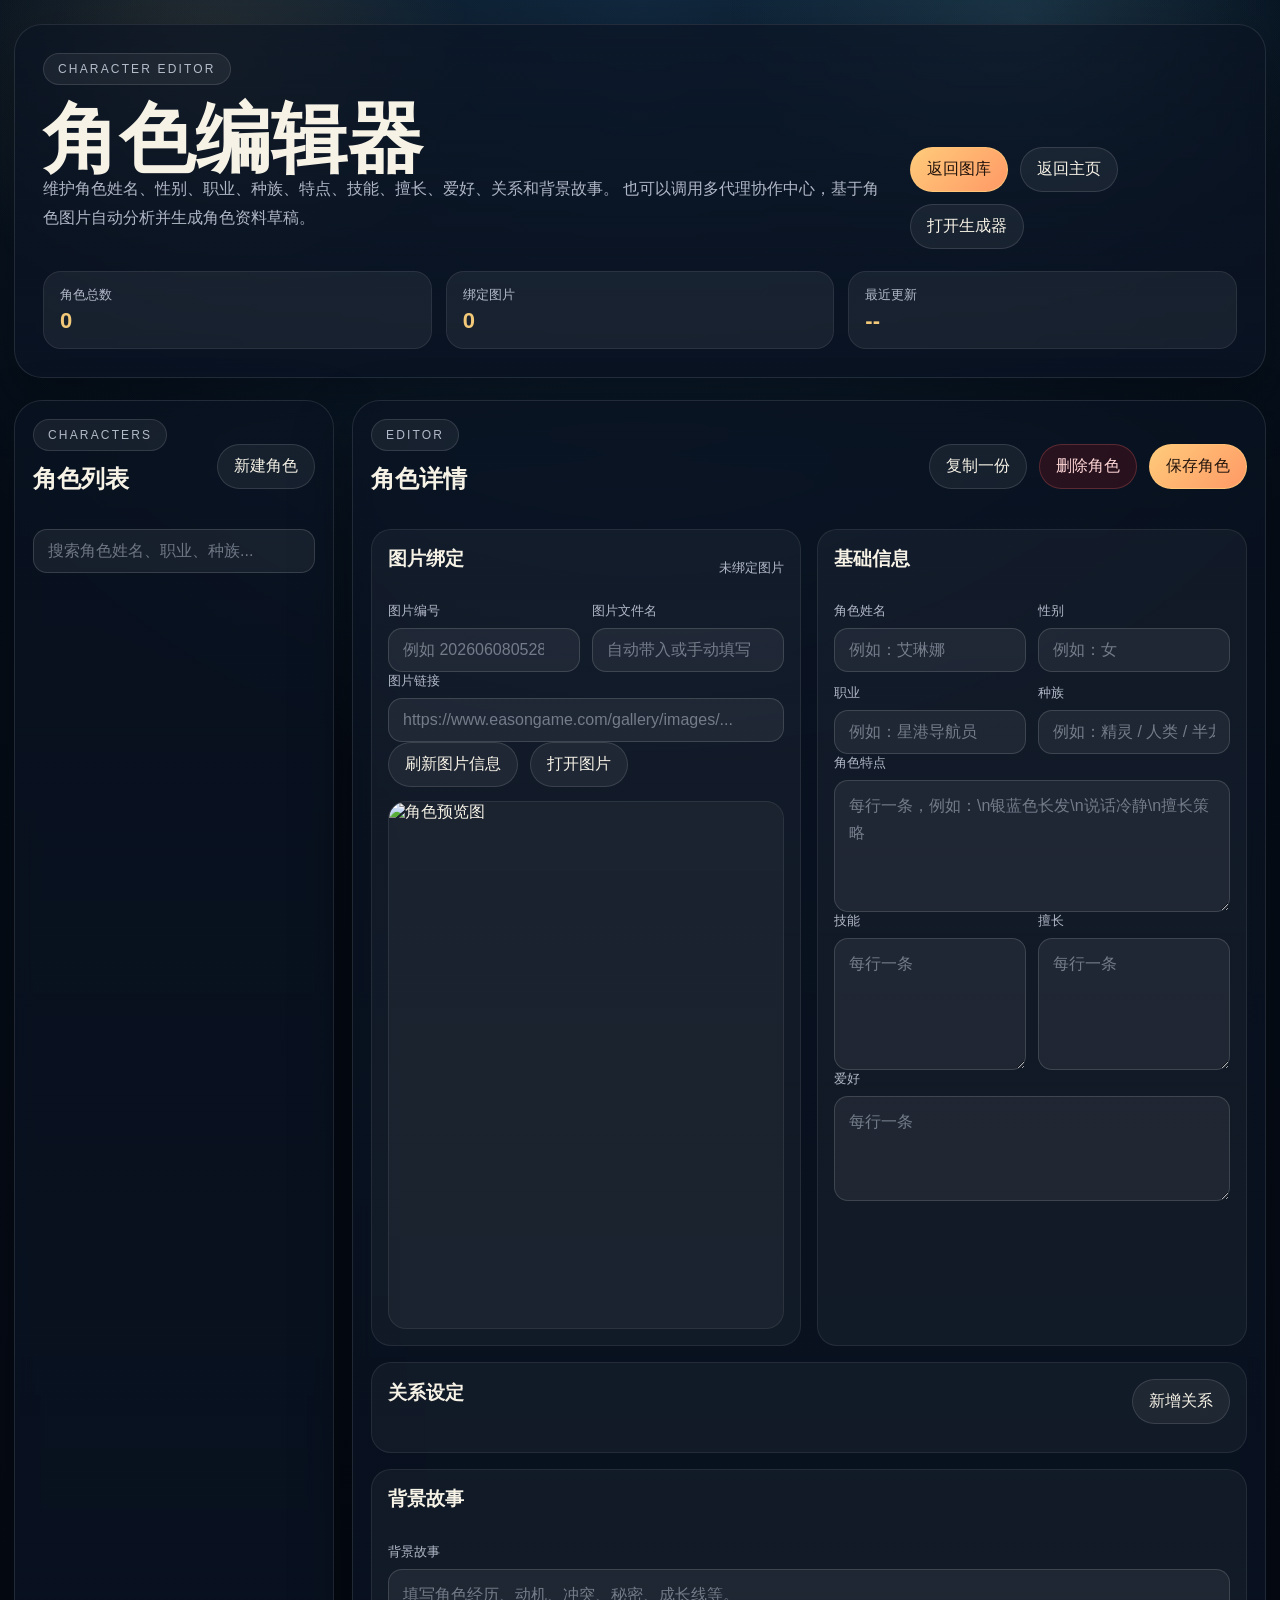
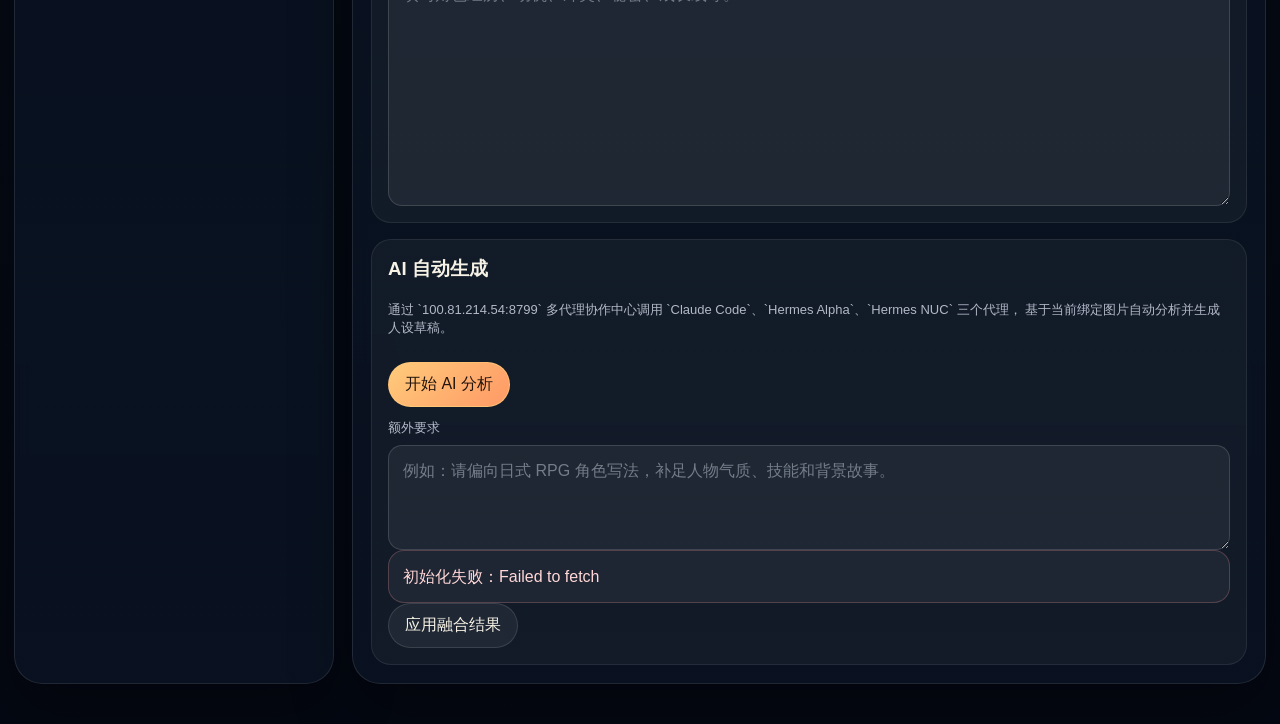
==== character-editor/index.html @ 3aeecac3 "Add character editor page" ====
<!doctype html>
<html lang="zh-CN">
<head>
  <meta charset="utf-8" />
  <meta name="viewport" content="width=device-width, initial-scale=1" />
  <meta
    name="description"
    content="Eason Game 角色编辑器，可手动维护角色资料，并通过多代理协作中心自动分析图片生成人设。"
  />
  <title>Eason Game | 角色编辑器</title>
  <link rel="stylesheet" href="/character-editor/styles.css" />
</head>
<body>
  <div class="pageGlow"></div>
  <main class="page">
    <header class="hero">
      <div class="eyebrow">Character Editor</div>
      <div class="heroRow">
        <div>
          <h1>角色编辑器</h1>
          <p class="lead">
            维护角色姓名、性别、职业、种族、特点、技能、擅长、爱好、关系和背景故事。
            也可以调用多代理协作中心，基于角色图片自动分析并生成角色资料草稿。
          </p>
        </div>
        <div class="heroActions">
          <a class="button buttonPrimary" href="/gallery/">返回图库</a>
          <a class="button buttonSecondary" href="/">返回主页</a>
          <a class="button buttonSecondary" href="http://127.0.0.1:8787" target="_blank" rel="noreferrer">打开生成器</a>
        </div>
      </div>
      <div class="heroStats">
        <div class="stat">
          <span>角色总数</span>
          <strong id="characterCount">0</strong>
        </div>
        <div class="stat">
          <span>绑定图片</span>
          <strong id="linkedImageCount">0</strong>
        </div>
        <div class="stat">
          <span>最近更新</span>
          <strong id="updatedAt">--</strong>
        </div>
      </div>
    </header>

    <section class="workspace">
      <aside class="sidebarCard">
        <div class="sectionHead">
          <div>
            <p class="eyebrow">Characters</p>
            <h2>角色列表</h2>
          </div>
          <button class="ghostButton" id="newCharacterButton" type="button">新建角色</button>
        </div>
        <input class="searchInput" id="characterSearch" type="search" placeholder="搜索角色姓名、职业、种族..." />
        <div class="characterList" id="characterList"></div>
      </aside>

      <section class="editorCard">
        <div class="sectionHead">
          <div>
            <p class="eyebrow">Editor</p>
            <h2 id="editorTitle">角色详情</h2>
          </div>
          <div class="editorActions">
            <button class="ghostButton" id="duplicateCharacterButton" type="button">复制一份</button>
            <button class="dangerButton" id="deleteCharacterButton" type="button">删除角色</button>
            <button class="primaryButton" id="saveCharacterButton" type="button">保存角色</button>
          </div>
        </div>

        <div class="editorGrid">
          <section class="panel">
            <div class="panelHead">
              <h3>图片绑定</h3>
              <span class="muted" id="imageBindingStatus">未绑定图片</span>
            </div>
            <div class="fieldGrid twoCol">
              <label>
                <span>图片编号</span>
                <input id="imageEntryId" list="galleryEntryOptions" placeholder="例如 20260608052803-46b7ca72-01" />
              </label>
              <label>
                <span>图片文件名</span>
                <input id="imageFilename" placeholder="自动带入或手动填写" />
              </label>
            </div>
            <label>
              <span>图片链接</span>
              <input id="imageUrl" placeholder="https://www.easongame.com/gallery/images/..." />
            </label>
            <div class="buttonRow">
              <button class="ghostButton" id="refreshImageButton" type="button">刷新图片信息</button>
              <a class="ghostButton linkLike" id="openImageLink" href="#" target="_blank" rel="noreferrer">打开图片</a>
            </div>
            <div class="previewShell">
              <img id="imagePreview" alt="角色预览图" />
            </div>
            <datalist id="galleryEntryOptions"></datalist>
          </section>

          <section class="panel">
            <div class="panelHead">
              <h3>基础信息</h3>
            </div>
            <div class="fieldGrid twoCol">
              <label>
                <span>角色姓名</span>
                <input id="name" placeholder="例如：艾琳娜" />
              </label>
              <label>
                <span>性别</span>
                <input id="gender" placeholder="例如：女" />
              </label>
              <label>
                <span>职业</span>
                <input id="profession" placeholder="例如：星港导航员" />
              </label>
              <label>
                <span>种族</span>
                <input id="race" placeholder="例如：精灵 / 人类 / 半龙裔" />
              </label>
            </div>
            <label>
              <span>角色特点</span>
              <textarea id="traits" rows="4" placeholder="每行一条，例如：\n银蓝色长发\n说话冷静\n擅长策略"></textarea>
            </label>
            <div class="fieldGrid twoCol">
              <label>
                <span>技能</span>
                <textarea id="skills" rows="4" placeholder="每行一条"></textarea>
              </label>
              <label>
                <span>擅长</span>
                <textarea id="specialties" rows="4" placeholder="每行一条"></textarea>
              </label>
            </div>
            <label>
              <span>爱好</span>
              <textarea id="hobbies" rows="3" placeholder="每行一条"></textarea>
            </label>
          </section>

          <section class="panel fullWidth">
            <div class="panelHead">
              <h3>关系设定</h3>
              <button class="ghostButton" id="addRelationButton" type="button">新增关系</button>
            </div>
            <div class="relationList" id="relationList"></div>
          </section>

          <section class="panel fullWidth">
            <div class="panelHead">
              <h3>背景故事</h3>
            </div>
            <label>
              <span>背景故事</span>
              <textarea id="backgroundStory" rows="8" placeholder="填写角色经历、动机、冲突、秘密、成长线等。"></textarea>
            </label>
          </section>

          <section class="panel fullWidth">
            <div class="panelHead">
              <div>
                <h3>AI 自动生成</h3>
                <p class="muted">
                  通过 `100.81.214.54:8799` 多代理协作中心调用 `Claude Code`、`Hermes Alpha`、`Hermes NUC` 三个代理，
                  基于当前绑定图片自动分析并生成人设草稿。
                </p>
              </div>
              <button class="primaryButton" id="runAiButton" type="button">开始 AI 分析</button>
            </div>
            <label>
              <span>额外要求</span>
              <textarea id="aiInstructions" rows="3" placeholder="例如：请偏向日式 RPG 角色写法，补足人物气质、技能和背景故事。"></textarea>
            </label>
            <div class="statusBox" id="aiStatus">尚未开始 AI 分析。</div>
            <div class="suggestionToolbar" id="suggestionToolbar" hidden>
              <button class="ghostButton" id="applyMergedSuggestionButton" type="button">应用融合结果</button>
            </div>
            <div class="suggestionGrid" id="suggestionGrid"></div>
          </section>
        </div>
      </section>
    </section>
  </main>

  <template id="relationTemplate">
    <article class="relationItem">
      <div class="fieldGrid relationGrid">
        <label>
          <span>关系类型</span>
          <select class="relationType">
            <option value="lover">爱人</option>
            <option value="parents">父母</option>
            <option value="friend">朋友</option>
            <option value="archenemy">死敌</option>
            <option value="blood_feud">世仇</option>
            <option value="teacher">老师</option>
            <option value="other">其他</option>
          </select>
        </label>
        <label>
          <span>对象姓名</span>
          <input class="relationName" placeholder="例如：雷欧" />
        </label>
        <label>
          <span>目标角色 ID</span>
          <input class="relationCharacterId" placeholder="例如：CHAR-..." />
        </label>
        <label>
          <span>目标图片编号</span>
          <input class="relationImageEntryId" placeholder="例如：202606..." />
        </label>
      </div>
      <label>
        <span>关系说明</span>
        <textarea class="relationNote" rows="2" placeholder="补充关系细节。"></textarea>
      </label>
      <div class="buttonRow">
        <a class="ghostButton linkLike relationCharacterLink" href="#" target="_blank" rel="noreferrer">打开角色详情</a>
        <button class="dangerButton removeRelationButton" type="button">删除这条关系</button>
      </div>
    </article>
  </template>

  <template id="suggestionTemplate">
    <article class="suggestionCard">
      <div class="panelHead">
        <div>
          <h3 class="suggestionTitle"></h3>
          <span class="muted suggestionMeta"></span>
        </div>
        <button class="ghostButton applySuggestionButton" type="button">应用这份建议</button>
      </div>
      <pre class="suggestionJson"></pre>
      <details class="rawResponse">
        <summary>查看原始回复</summary>
        <pre class="suggestionRaw"></pre>
      </details>
    </article>
  </template>

  <script src="/character-editor/app.js"></script>
</body>
</html>
---- character-editor/styles.css ----
:root {
  --bg: #07111f;
  --panel: rgba(10, 19, 34, 0.92);
  --panel-soft: rgba(10, 19, 34, 0.78);
  --line: rgba(255, 255, 255, 0.1);
  --text: #f6f2e6;
  --muted: rgba(233, 240, 255, 0.74);
  --gold: #f2c879;
  --cyan: #8ee7ff;
  --danger: #ff9a9a;
  --shadow: 0 24px 60px rgba(0, 0, 0, 0.35);
}

* { box-sizing: border-box; }
html, body { margin: 0; min-height: 100%; }
body {
  min-height: 100vh;
  color: var(--text);
  font-family: "Noto Sans SC", "Microsoft YaHei", sans-serif;
  background:
    radial-gradient(circle at top, rgba(77, 173, 255, 0.16), transparent 34%),
    linear-gradient(180deg, rgba(4, 8, 18, 0.2), rgba(4, 8, 18, 0.98)),
    #06101b;
}

.pageGlow {
  position: fixed;
  inset: 0;
  pointer-events: none;
  background:
    radial-gradient(circle at 16% 8%, rgba(242, 200, 121, 0.12), transparent 20%),
    radial-gradient(circle at 80% 2%, rgba(142, 231, 255, 0.12), transparent 22%);
}

.page {
  position: relative;
  width: min(1480px, calc(100vw - 28px));
  margin: 0 auto;
  padding: 24px 0 40px;
}

.hero,
.sidebarCard,
.editorCard {
  position: relative;
  z-index: 1;
  border: 1px solid var(--line);
  border-radius: 28px;
  background: linear-gradient(180deg, rgba(10, 19, 34, 0.68), rgba(10, 19, 34, 0.92));
  box-shadow: var(--shadow);
  backdrop-filter: blur(10px);
}

.hero {
  padding: 28px;
}

.eyebrow {
  display: inline-flex;
  align-items: center;
  gap: 8px;
  padding: 8px 14px;
  border: 1px solid rgba(255, 255, 255, 0.12);
  border-radius: 999px;
  background: rgba(255, 255, 255, 0.06);
  color: var(--muted);
  text-transform: uppercase;
  font-size: 12px;
  letter-spacing: 0.18em;
}

.heroRow {
  display: flex;
  justify-content: space-between;
  gap: 24px;
  margin-top: 18px;
  align-items: end;
}

h1, h2, h3, p { margin-top: 0; }
h1 {
  margin-bottom: 0;
  font-size: clamp(38px, 8vw, 76px);
  line-height: 0.95;
}

.lead {
  max-width: 860px;
  color: var(--muted);
  line-height: 1.8;
  font-size: 16px;
}

.heroActions,
.buttonRow,
.editorActions,
.sectionHead,
.panelHead,
.suggestionToolbar {
  display: flex;
  gap: 12px;
  align-items: center;
  flex-wrap: wrap;
}

.button,
.primaryButton,
.ghostButton,
.dangerButton,
.linkLike {
  display: inline-flex;
  align-items: center;
  justify-content: center;
  padding: 11px 16px;
  border-radius: 999px;
  text-decoration: none;
  border: 1px solid rgba(255, 255, 255, 0.12);
  background: rgba(255, 255, 255, 0.06);
  color: var(--text);
  cursor: pointer;
  font: inherit;
}

.buttonPrimary,
.primaryButton {
  background: linear-gradient(135deg, #ffcb7a, #ff9966);
  border-color: rgba(255, 203, 122, 0.7);
  color: #23150d;
}

.dangerButton {
  background: rgba(122, 19, 28, 0.28);
  border-color: rgba(255, 112, 112, 0.24);
  color: #ffd7d7;
}

.button:hover,
.primaryButton:hover,
.ghostButton:hover,
.dangerButton:hover,
.linkLike:hover {
  transform: translateY(-1px);
}

.heroStats {
  display: grid;
  grid-template-columns: repeat(3, minmax(0, 1fr));
  gap: 14px;
  margin-top: 22px;
}

.stat {
  padding: 14px 16px;
  border-radius: 18px;
  border: 1px solid rgba(255, 255, 255, 0.08);
  background: rgba(255, 255, 255, 0.06);
}

.stat span {
  display: block;
  color: var(--muted);
  font-size: 13px;
}

.stat strong {
  display: block;
  margin-top: 4px;
  color: var(--gold);
  font-size: 22px;
}

.workspace {
  display: grid;
  grid-template-columns: 320px minmax(0, 1fr);
  gap: 18px;
  margin-top: 22px;
}

.sidebarCard,
.editorCard {
  padding: 18px;
}

.sectionHead {
  justify-content: space-between;
  margin-bottom: 14px;
}

.searchInput,
input,
select,
textarea {
  width: 100%;
  border: 1px solid rgba(255, 255, 255, 0.14);
  border-radius: 14px;
  background: rgba(255, 255, 255, 0.06);
  color: var(--text);
  padding: 12px 14px;
  font: inherit;
}

input::placeholder,
textarea::placeholder {
  color: rgba(233, 240, 255, 0.42);
}

textarea {
  resize: vertical;
  line-height: 1.65;
}

label {
  display: grid;
  gap: 8px;
}

label span,
.muted,
.bulkNote {
  color: var(--muted);
  font-size: 13px;
}

.characterList {
  display: grid;
  gap: 10px;
  max-height: calc(100vh - 340px);
  overflow-y: auto;
}

.characterCard {
  border: 1px solid rgba(255, 255, 255, 0.08);
  border-radius: 18px;
  padding: 12px;
  background: rgba(255, 255, 255, 0.04);
  cursor: pointer;
  text-align: left;
}

.characterCard.active {
  border-color: rgba(255, 203, 122, 0.4);
  background: linear-gradient(135deg, rgba(255, 203, 122, 0.12), rgba(255, 153, 102, 0.08));
}

.characterCard h3 {
  margin: 0;
  font-size: 15px;
}

.characterCard p {
  margin: 7px 0 0;
  color: var(--muted);
  font-size: 12px;
  line-height: 1.5;
}

.editorGrid {
  display: grid;
  grid-template-columns: repeat(2, minmax(0, 1fr));
  gap: 16px;
}

.panel {
  border: 1px solid rgba(255, 255, 255, 0.08);
  border-radius: 20px;
  background: rgba(255, 255, 255, 0.04);
  padding: 16px;
}

.panel.fullWidth {
  grid-column: 1 / -1;
}

.panelHead {
  justify-content: space-between;
  margin-bottom: 12px;
}

.fieldGrid {
  display: grid;
  gap: 12px;
}

.fieldGrid.twoCol {
  grid-template-columns: repeat(2, minmax(0, 1fr));
}

.relationGrid {
  grid-template-columns: repeat(4, minmax(0, 1fr));
}

.previewShell {
  margin-top: 14px;
  border-radius: 18px;
  overflow: hidden;
  border: 1px solid rgba(255, 255, 255, 0.08);
  background: rgba(255, 255, 255, 0.04);
  aspect-ratio: 3 / 4;
  display: grid;
  place-items: center;
}

.previewShell img {
  width: 100%;
  height: 100%;
  object-fit: contain;
}

.relationList,
.suggestionGrid {
  display: grid;
  gap: 14px;
}

.relationItem,
.suggestionCard {
  border: 1px solid rgba(255, 255, 255, 0.08);
  border-radius: 18px;
  padding: 14px;
  background: rgba(255, 255, 255, 0.03);
}

.statusBox {
  padding: 12px 14px;
  border-radius: 16px;
  background: rgba(255, 255, 255, 0.05);
  color: var(--muted);
  line-height: 1.7;
}

.statusBox.running {
  border: 1px solid rgba(142, 231, 255, 0.25);
  color: var(--cyan);
}

.statusBox.success {
  border: 1px solid rgba(125, 255, 179, 0.25);
  color: #9cf0b3;
}

.statusBox.error {
  border: 1px solid rgba(255, 154, 154, 0.24);
  color: #ffd7d7;
}

.suggestionJson,
.suggestionRaw {
  margin: 0;
  white-space: pre-wrap;
  word-break: break-word;
  border-radius: 16px;
  padding: 12px;
  background: rgba(0, 0, 0, 0.22);
  color: #f2efe7;
  font-family: Consolas, "SFMono-Regular", monospace;
  font-size: 12px;
  line-height: 1.6;
}

.rawResponse {
  margin-top: 12px;
}

.rawResponse summary {
  cursor: pointer;
  color: var(--muted);
}

.emptyState {
  padding: 18px;
  border-radius: 18px;
  background: rgba(255, 255, 255, 0.04);
  color: var(--muted);
  text-align: center;
}

@media (max-width: 1120px) {
  .workspace,
  .editorGrid,
  .fieldGrid.twoCol,
  .relationGrid {
    grid-template-columns: 1fr;
  }
}

@media (max-width: 820px) {
  .page {
    width: min(100vw - 16px, 100%);
  }

  .heroRow,
  .sectionHead {
    flex-direction: column;
    align-items: stretch;
  }

  .heroStats {
    grid-template-columns: 1fr;
  }
}
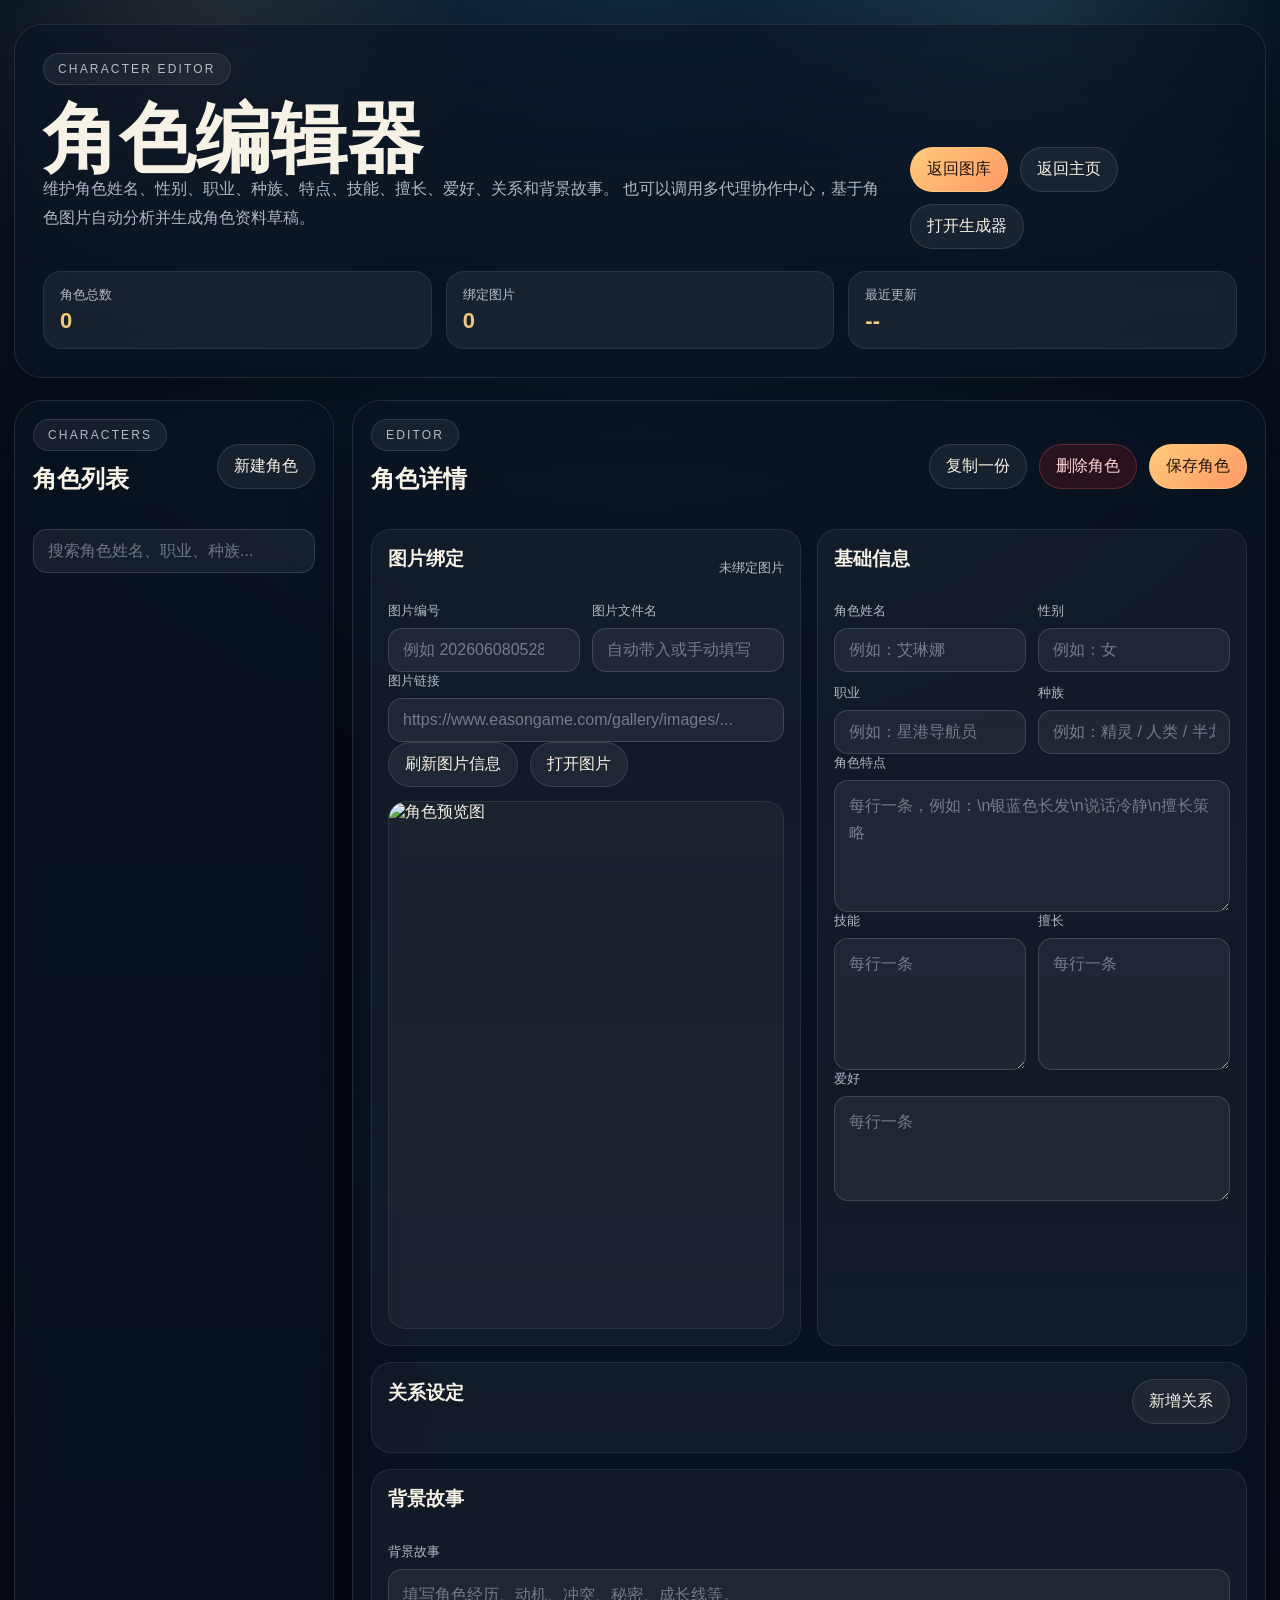
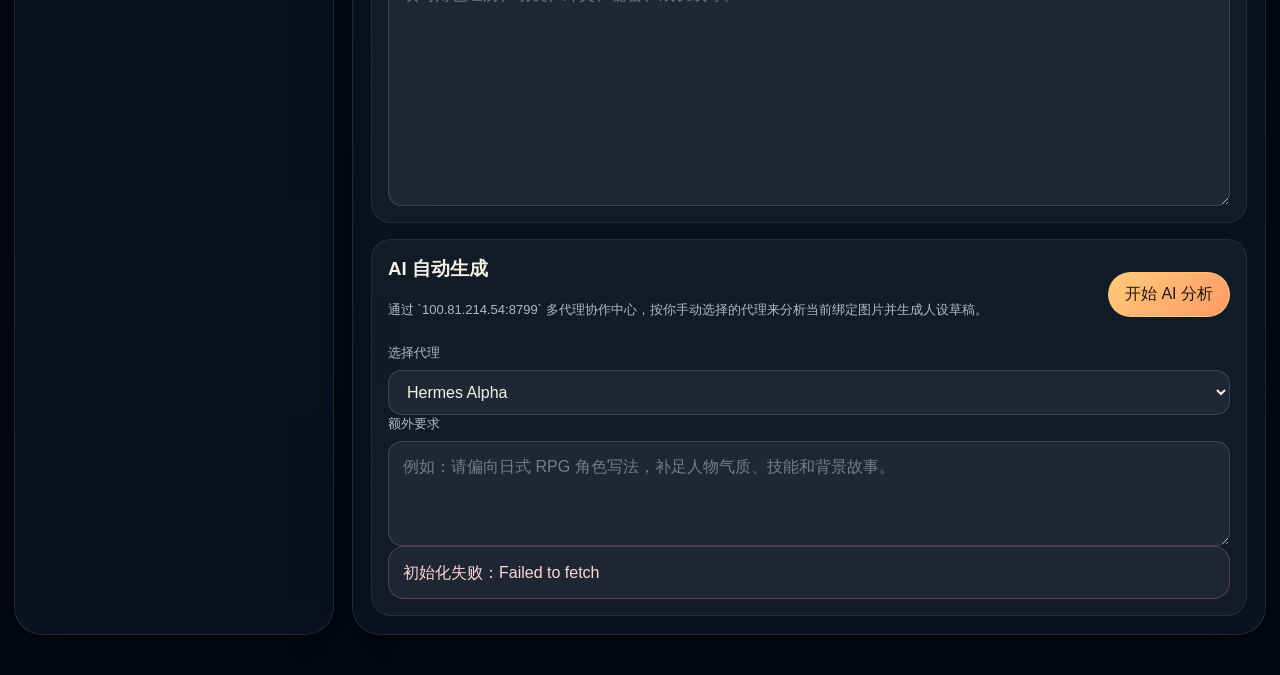
==== commit 1ac4dcbd: "Use single selected agent in character editor" ====
--- a/character-editor/index.html
+++ b/character-editor/index.html
@@ -166,20 +166,24 @@
               <div>
                 <h3>AI 自动生成</h3>
                 <p class="muted">
-                  通过 `100.81.214.54:8799` 多代理协作中心调用 `Claude Code`、`Hermes Alpha`、`Hermes NUC` 三个代理，
-                  基于当前绑定图片自动分析并生成人设草稿。
+                  通过 `100.81.214.54:8799` 多代理协作中心，按你手动选择的代理来分析当前绑定图片并生成人设草稿。
                 </p>
               </div>
               <button class="primaryButton" id="runAiButton" type="button">开始 AI 分析</button>
             </div>
             <label>
+              <span>选择代理</span>
+              <select id="agentSelect">
+                <option value="hermes-alpha">Hermes Alpha</option>
+                <option value="hermes-nuc">Hermes NUC</option>
+                <option value="claude-code">Claude Code</option>
+              </select>
+            </label>
+            <label>
               <span>额外要求</span>
               <textarea id="aiInstructions" rows="3" placeholder="例如：请偏向日式 RPG 角色写法，补足人物气质、技能和背景故事。"></textarea>
             </label>
             <div class="statusBox" id="aiStatus">尚未开始 AI 分析。</div>
-            <div class="suggestionToolbar" id="suggestionToolbar" hidden>
-              <button class="ghostButton" id="applyMergedSuggestionButton" type="button">应用融合结果</button>
-            </div>
             <div class="suggestionGrid" id="suggestionGrid"></div>
           </section>
         </div>
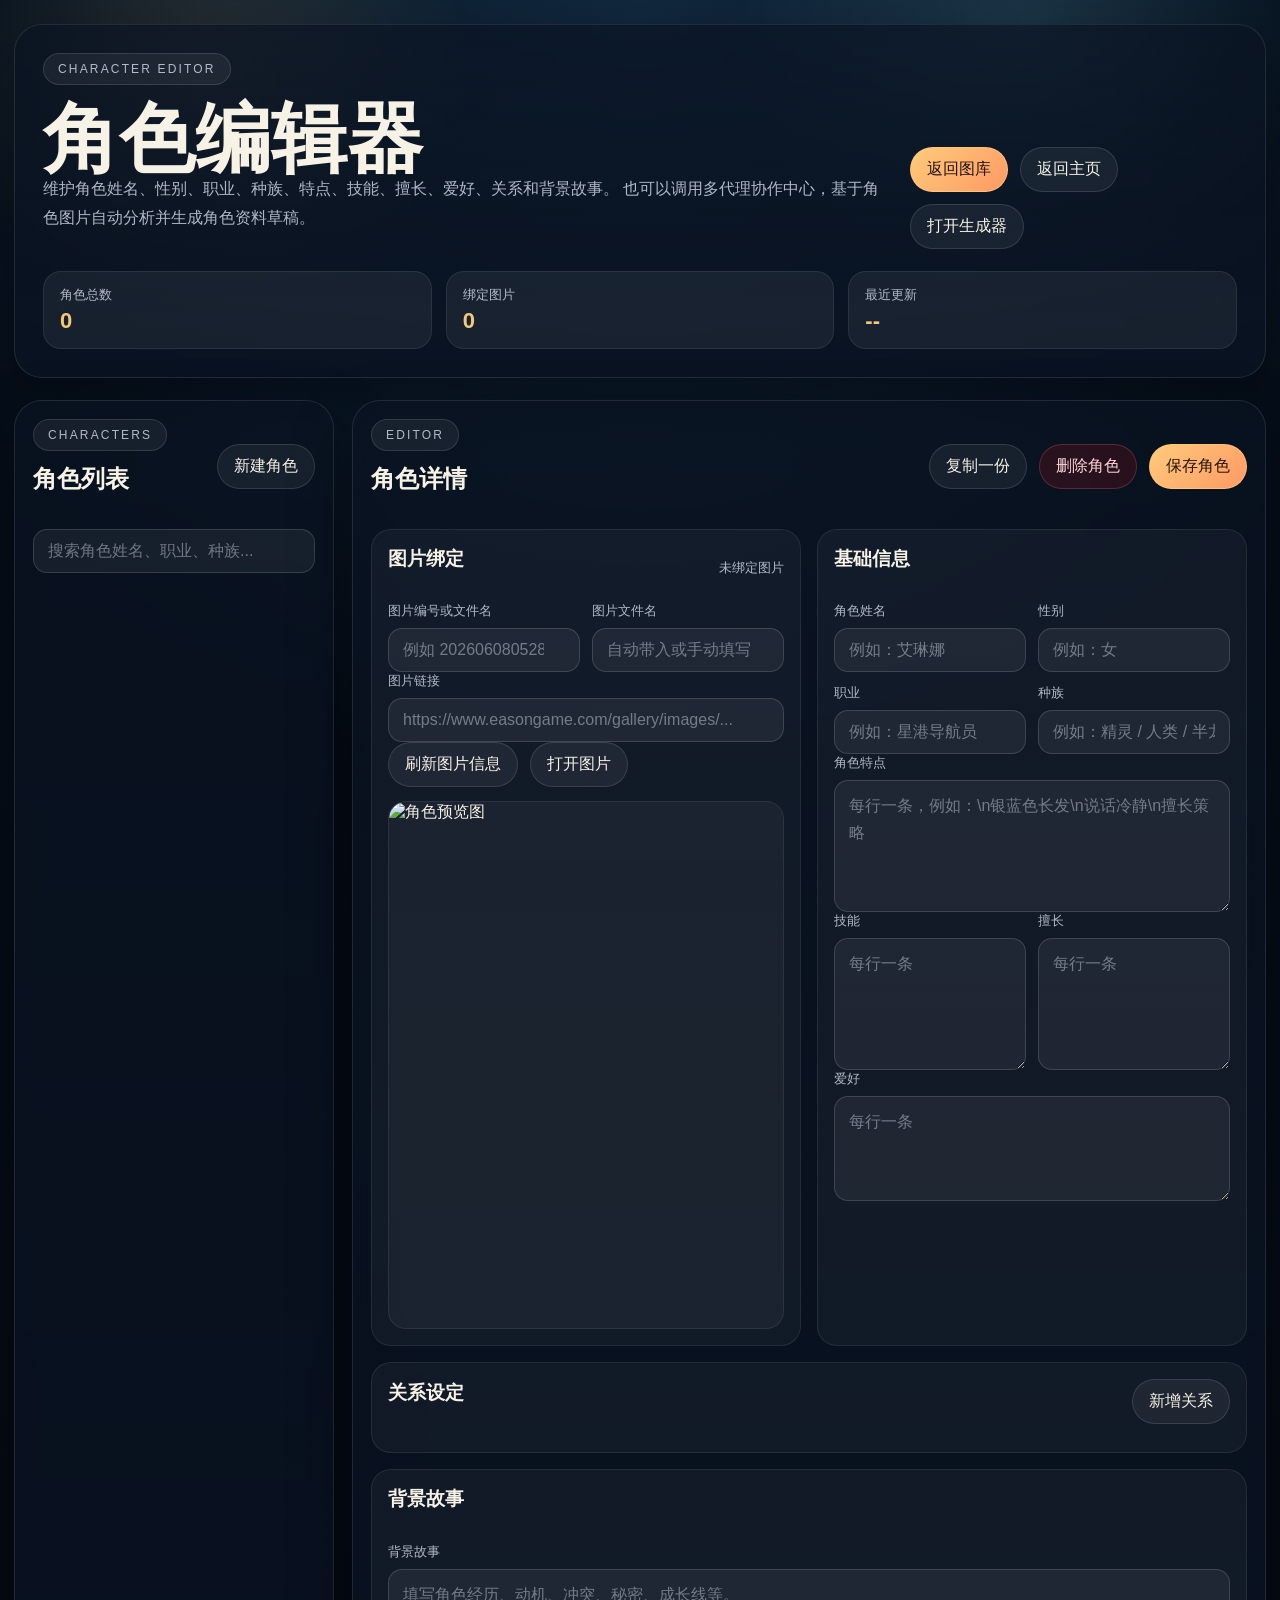
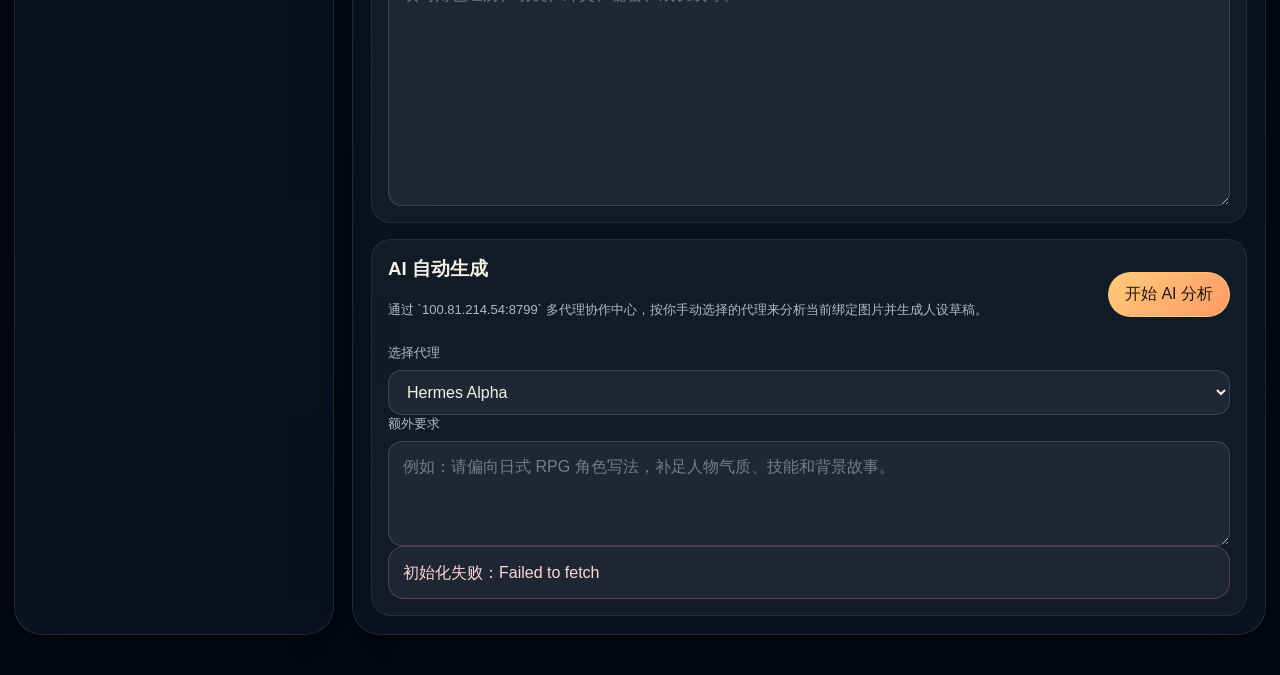
==== commit 192dbd81: "Accept filename in image lookup field" ====
--- a/character-editor/index.html
+++ b/character-editor/index.html
@@ -79,8 +79,8 @@
             </div>
             <div class="fieldGrid twoCol">
               <label>
-                <span>图片编号</span>
-                <input id="imageEntryId" list="galleryEntryOptions" placeholder="例如 20260608052803-46b7ca72-01" />
+                <span>图片编号或文件名</span>
+                <input id="imageEntryId" list="galleryEntryOptions" placeholder="例如 20260608052803-46b7ca72-01 或 20260607-222959_00001_.png" />
               </label>
               <label>
                 <span>图片文件名</span>
